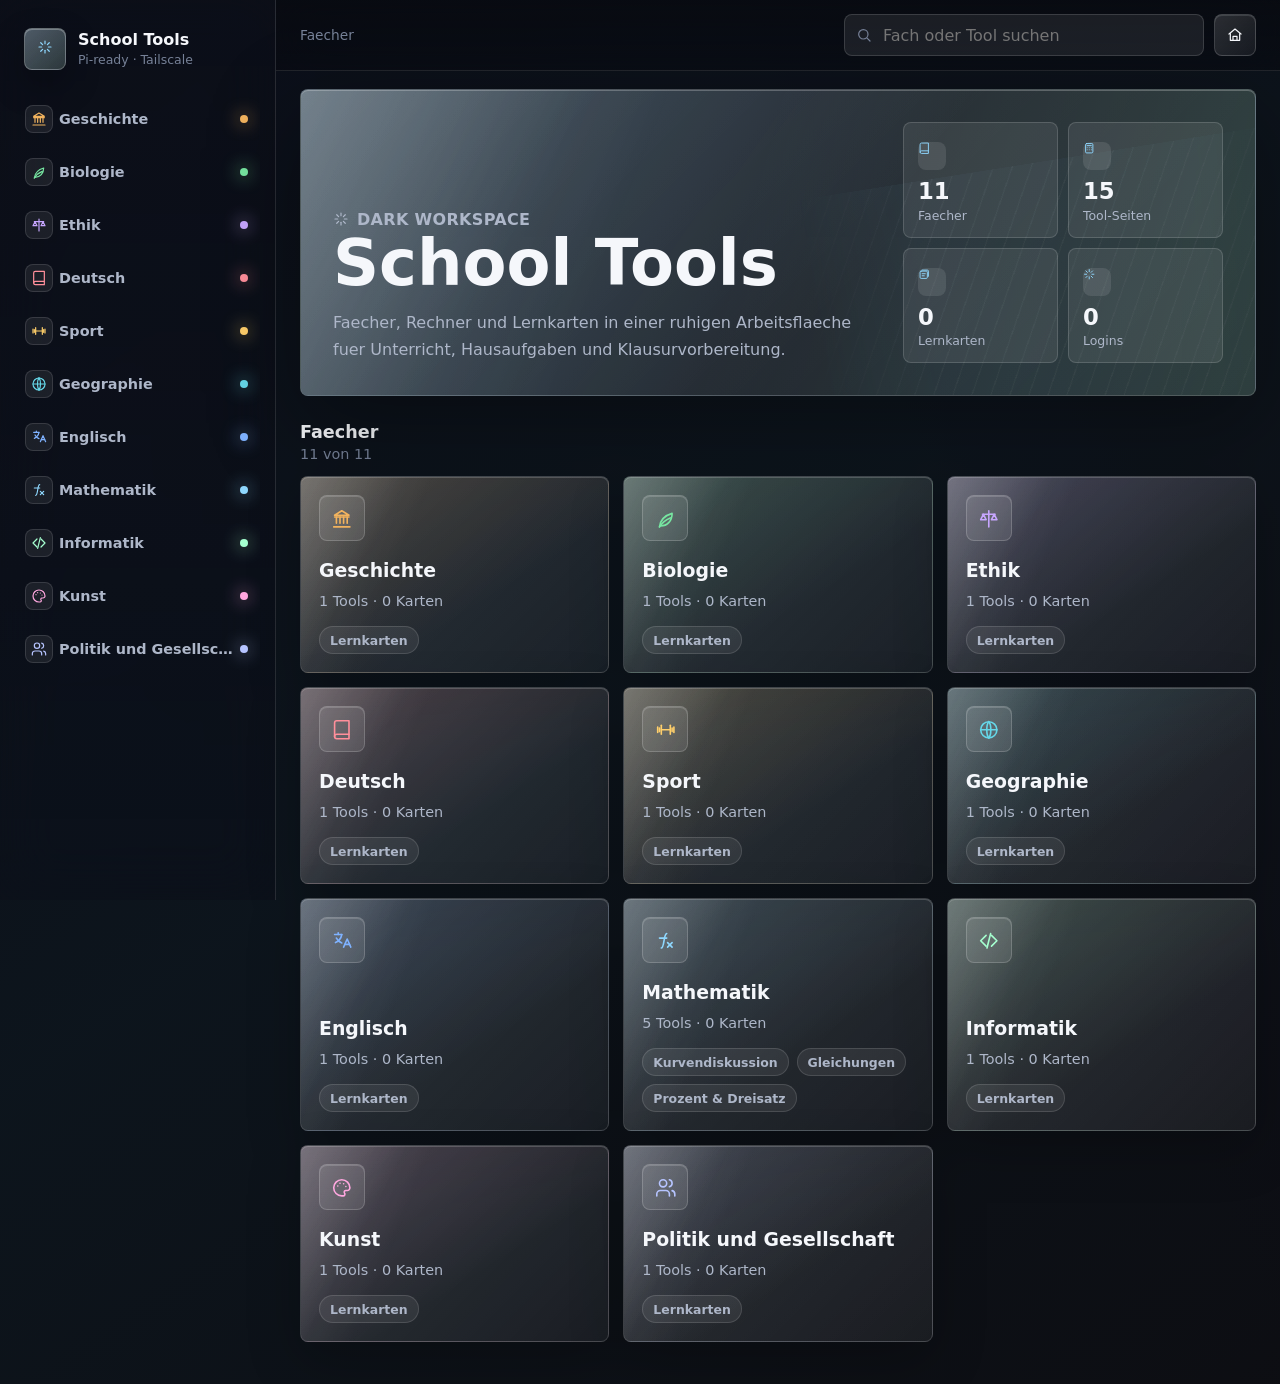
==== index.html @ c3190c91 "Initial version of Tools-App" ====
<!doctype html>
<html lang="de">
  <head>
    <meta charset="utf-8">
    <meta name="viewport" content="width=device-width, initial-scale=1">
    <meta name="theme-color" content="#080a10">
    <title>School Tools</title>
    <link rel="stylesheet" href="styles.css">
  </head>
  <body>
    <div class="ambient" aria-hidden="true"></div>
    <div id="app"></div>
    <script src="app.js" defer></script>
  </body>
</html>
---- styles.css ----
:root {
  color-scheme: dark;
  --bg: #080a10;
  --bg-2: #10141e;
  --text: #f5f7fb;
  --muted: #aeb7c9;
  --muted-2: #768197;
  --line: rgba(255, 255, 255, 0.16);
  --line-strong: rgba(255, 255, 255, 0.26);
  --glass: rgba(255, 255, 255, 0.105);
  --glass-soft: rgba(255, 255, 255, 0.07);
  --glass-strong: rgba(255, 255, 255, 0.18);
  --shadow: 0 28px 90px rgba(0, 0, 0, 0.34);
  --radius: 8px;
  --sidebar: 276px;
  --accent: #8fd8ff;
  --accent-2: #a5ffcf;
  --danger: #ff8f9b;
  --success: #93f2b8;
  --warning: #ffd37a;
  --font: Inter, ui-sans-serif, system-ui, -apple-system, BlinkMacSystemFont, "Segoe UI", sans-serif;
}

* {
  box-sizing: border-box;
}

html {
  min-height: 100%;
  background: var(--bg);
}

body {
  min-height: 100vh;
  margin: 0;
  overflow-x: hidden;
  color: var(--text);
  font-family: var(--font);
  background:
    linear-gradient(145deg, rgba(10, 13, 23, 0.98), rgba(12, 20, 28, 0.98) 48%, rgba(12, 13, 18, 0.98)),
    conic-gradient(from 220deg at 50% -18%, rgba(126, 205, 255, 0.26), rgba(164, 255, 207, 0.12), rgba(255, 204, 111, 0.14), rgba(255, 143, 155, 0.12), rgba(126, 205, 255, 0.22));
}

body::before {
  position: fixed;
  inset: 0;
  z-index: -3;
  content: "";
  background:
    linear-gradient(110deg, rgba(143, 216, 255, 0.16), transparent 34%),
    linear-gradient(250deg, rgba(255, 211, 122, 0.1), transparent 42%),
    linear-gradient(0deg, rgba(165, 255, 207, 0.11), transparent 48%);
  filter: saturate(1.1);
}

.ambient {
  position: fixed;
  inset: -20vh -10vw;
  z-index: -2;
  pointer-events: none;
  background:
    linear-gradient(105deg, transparent 8%, rgba(143, 216, 255, 0.11) 22%, transparent 40%),
    linear-gradient(275deg, transparent 16%, rgba(165, 255, 207, 0.08) 35%, transparent 58%),
    linear-gradient(18deg, transparent 36%, rgba(255, 143, 155, 0.08) 62%, transparent 78%);
  filter: blur(28px);
  opacity: 0.9;
  animation: drift 18s ease-in-out infinite alternate;
}

button,
input,
select,
textarea {
  font: inherit;
}

button,
a {
  -webkit-tap-highlight-color: transparent;
}

a {
  color: inherit;
  text-decoration: none;
}

button {
  border: 0;
  color: inherit;
  cursor: pointer;
}

button:disabled {
  cursor: not-allowed;
  opacity: 0.48;
}

.app-shell {
  display: grid;
  grid-template-columns: var(--sidebar) minmax(0, 1fr);
  min-height: 100vh;
}

.sidebar {
  position: sticky;
  top: 0;
  height: 100vh;
  padding: 18px 14px;
  border-right: 1px solid rgba(255, 255, 255, 0.12);
  background: linear-gradient(180deg, rgba(12, 15, 24, 0.82), rgba(12, 15, 24, 0.58));
  backdrop-filter: blur(28px) saturate(1.25);
}

.brand {
  display: flex;
  align-items: center;
  gap: 12px;
  min-height: 58px;
  padding: 10px 10px 14px;
}

.brand-mark {
  display: grid;
  flex: 0 0 42px;
  width: 42px;
  height: 42px;
  place-items: center;
  border: 1px solid rgba(255, 255, 255, 0.24);
  border-radius: 8px;
  color: var(--accent);
  background:
    linear-gradient(135deg, rgba(255, 255, 255, 0.2), rgba(255, 255, 255, 0.08)),
    linear-gradient(145deg, rgba(143, 216, 255, 0.18), rgba(165, 255, 207, 0.1));
  box-shadow: inset 0 1px 0 rgba(255, 255, 255, 0.28), 0 14px 34px rgba(0, 0, 0, 0.26);
}

.brand h1 {
  margin: 0;
  font-size: 1rem;
  font-weight: 780;
  line-height: 1.1;
}

.brand p {
  margin: 3px 0 0;
  color: var(--muted-2);
  font-size: 0.78rem;
}

.nav-group {
  display: grid;
  gap: 7px;
  margin-top: 12px;
}

.nav-link {
  position: relative;
  display: grid;
  grid-template-columns: 34px minmax(0, 1fr) 10px;
  align-items: center;
  min-height: 46px;
  padding: 6px 10px;
  overflow: hidden;
  border: 1px solid transparent;
  border-radius: 8px;
  color: var(--muted);
  transition: transform 180ms ease, border-color 180ms ease, background 180ms ease, color 180ms ease;
}

.nav-link:hover,
.nav-link.is-active {
  border-color: rgba(255, 255, 255, 0.16);
  color: var(--text);
  background: linear-gradient(135deg, rgba(255, 255, 255, 0.13), rgba(255, 255, 255, 0.055));
}

.nav-link:hover {
  transform: translateX(2px);
}

.nav-link .nav-dot {
  width: 8px;
  height: 8px;
  border-radius: 99px;
  background: var(--subject-color, var(--accent));
  box-shadow: 0 0 18px var(--subject-color, var(--accent));
}

.nav-icon,
.subject-icon,
.tool-icon,
.button-icon,
.metric-icon {
  display: inline-flex;
  align-items: center;
  justify-content: center;
}

.nav-icon svg,
.subject-icon svg,
.tool-icon svg,
.button-icon svg,
.metric-icon svg,
.brand-mark svg {
  width: 1em;
  height: 1em;
  stroke: currentColor;
  stroke-width: 1.8;
  fill: none;
  stroke-linecap: round;
  stroke-linejoin: round;
}

.nav-icon {
  width: 28px;
  height: 28px;
  border: 1px solid rgba(255, 255, 255, 0.12);
  border-radius: 8px;
  color: var(--subject-color, var(--accent));
  background: rgba(255, 255, 255, 0.07);
}

.nav-link span:nth-child(2) {
  overflow: hidden;
  text-overflow: ellipsis;
  white-space: nowrap;
  font-size: 0.9rem;
  font-weight: 650;
}

.main {
  min-width: 0;
  padding: 22px 24px 42px;
}

.topbar {
  position: sticky;
  top: 0;
  z-index: 20;
  display: grid;
  grid-template-columns: minmax(0, 1fr) auto;
  gap: 14px;
  align-items: center;
  min-height: 68px;
  margin: -22px -24px 18px;
  padding: 14px 24px;
  border-bottom: 1px solid rgba(255, 255, 255, 0.1);
  background: linear-gradient(180deg, rgba(8, 10, 16, 0.84), rgba(8, 10, 16, 0.58));
  backdrop-filter: blur(26px) saturate(1.2);
}

.breadcrumbs {
  display: flex;
  flex-wrap: wrap;
  gap: 8px;
  align-items: center;
  min-width: 0;
  color: var(--muted-2);
  font-size: 0.86rem;
}

.breadcrumbs a {
  max-width: 28ch;
  overflow: hidden;
  color: var(--muted);
  text-overflow: ellipsis;
  white-space: nowrap;
}

.breadcrumbs a:hover {
  color: var(--text);
}

.top-actions {
  display: flex;
  gap: 10px;
  align-items: center;
}

.search {
  position: relative;
  width: min(360px, 38vw);
}

.search input {
  width: 100%;
  min-height: 42px;
  padding: 0 14px 0 38px;
  border: 1px solid rgba(255, 255, 255, 0.14);
  border-radius: 8px;
  outline: none;
  color: var(--text);
  background: rgba(255, 255, 255, 0.08);
  transition: border-color 160ms ease, background 160ms ease;
}

.search input:focus {
  border-color: rgba(143, 216, 255, 0.46);
  background: rgba(255, 255, 255, 0.12);
}

.search .button-icon {
  position: absolute;
  top: 50%;
  left: 12px;
  color: var(--muted-2);
  transform: translateY(-50%);
}

.icon-button,
.action-button,
.ghost-button,
.danger-button,
.chip-button {
  display: inline-flex;
  align-items: center;
  justify-content: center;
  min-height: 42px;
  border: 1px solid rgba(255, 255, 255, 0.16);
  border-radius: 8px;
  background: linear-gradient(135deg, rgba(255, 255, 255, 0.14), rgba(255, 255, 255, 0.06));
  box-shadow: inset 0 1px 0 rgba(255, 255, 255, 0.12);
  transition: transform 160ms ease, border-color 160ms ease, background 160ms ease;
}

.icon-button {
  width: 42px;
  padding: 0;
}

.action-button,
.ghost-button,
.danger-button,
.chip-button {
  gap: 9px;
  padding: 0 14px;
  font-weight: 720;
}

.action-button {
  border-color: color-mix(in srgb, var(--accent) 42%, rgba(255, 255, 255, 0.2));
  color: #071014;
  background:
    linear-gradient(135deg, color-mix(in srgb, var(--accent) 88%, white), color-mix(in srgb, var(--accent-2) 72%, white));
}

.ghost-button:hover,
.icon-button:hover,
.chip-button:hover,
.danger-button:hover,
.action-button:hover {
  transform: translateY(-1px);
}

.danger-button {
  color: #ffeef1;
  border-color: rgba(255, 143, 155, 0.32);
  background: rgba(255, 143, 155, 0.1);
}

.chip-button {
  min-height: 34px;
  padding: 0 11px;
  color: var(--muted);
  font-size: 0.84rem;
}

.chip-button.is-active {
  color: #071014;
  background: linear-gradient(135deg, var(--accent), var(--accent-2));
}

.hero {
  position: relative;
  display: grid;
  grid-template-columns: minmax(0, 1fr) auto;
  gap: 22px;
  align-items: end;
  min-height: 232px;
  padding: 32px;
  overflow: hidden;
  border: 1px solid rgba(255, 255, 255, 0.16);
  border-radius: 8px;
  background:
    linear-gradient(135deg, rgba(255, 255, 255, 0.145), rgba(255, 255, 255, 0.055)),
    linear-gradient(125deg, color-mix(in srgb, var(--accent) 24%, transparent), transparent 58%),
    linear-gradient(285deg, color-mix(in srgb, var(--accent-2) 14%, transparent), transparent 54%);
  box-shadow: var(--shadow), inset 0 1px 0 rgba(255, 255, 255, 0.24);
  backdrop-filter: blur(30px) saturate(1.3);
}

.hero::before,
.glass-card::before,
.panel::before {
  position: absolute;
  inset: 0;
  content: "";
  pointer-events: none;
  background:
    linear-gradient(118deg, rgba(255, 255, 255, 0.2), transparent 26%),
    linear-gradient(292deg, transparent 64%, rgba(255, 255, 255, 0.12));
  opacity: 0.8;
}

.hero::after {
  position: absolute;
  right: -10%;
  bottom: -42%;
  width: 56%;
  height: 120%;
  content: "";
  background:
    repeating-linear-gradient(118deg, rgba(255, 255, 255, 0.16) 0 1px, transparent 1px 18px),
    linear-gradient(135deg, color-mix(in srgb, var(--accent) 18%, transparent), transparent);
  mask-image: linear-gradient(90deg, transparent, black 22%, black 74%, transparent);
  opacity: 0.28;
  transform: rotate(-9deg);
}

.hero-content,
.hero-meta {
  position: relative;
  z-index: 1;
}

.eyebrow {
  display: inline-flex;
  align-items: center;
  gap: 8px;
  margin: 0 0 12px;
  color: var(--muted);
  font-size: 0.82rem;
  font-weight: 760;
  letter-spacing: 0.02em;
  text-transform: uppercase;
}

.hero h2,
.page-title {
  margin: 0;
  max-width: 12ch;
  font-size: clamp(2.35rem, 5vw, 5.7rem);
  font-weight: 850;
  letter-spacing: 0;
  line-height: 0.94;
}

.hero p,
.section-lead {
  max-width: 68ch;
  margin: 16px 0 0;
  color: var(--muted);
  font-size: 1rem;
  line-height: 1.7;
}

.hero-meta {
  display: grid;
  grid-template-columns: repeat(2, minmax(118px, 1fr));
  gap: 10px;
  min-width: min(320px, 36vw);
}

.metric {
  min-height: 96px;
  padding: 14px;
  border: 1px solid rgba(255, 255, 255, 0.15);
  border-radius: 8px;
  background: rgba(255, 255, 255, 0.08);
}

.metric .metric-icon {
  width: 28px;
  height: 28px;
  margin-bottom: 10px;
  border-radius: 8px;
  color: var(--accent);
  background: rgba(255, 255, 255, 0.1);
}

.metric strong {
  display: block;
  font-size: 1.42rem;
  line-height: 1;
}

.metric span {
  display: block;
  margin-top: 5px;
  color: var(--muted);
  font-size: 0.78rem;
}

.section {
  margin-top: 26px;
}

.section-header {
  display: flex;
  gap: 12px;
  align-items: end;
  justify-content: space-between;
  margin-bottom: 14px;
}

.section-header h3 {
  margin: 0;
  font-size: 1.1rem;
}

.section-header p {
  margin: 4px 0 0;
  color: var(--muted-2);
  font-size: 0.9rem;
}

.subject-grid,
.tool-grid {
  display: grid;
  grid-template-columns: repeat(auto-fill, minmax(230px, 1fr));
  gap: 14px;
}

.glass-card {
  position: relative;
  min-height: 184px;
  overflow: hidden;
  border: 1px solid rgba(255, 255, 255, 0.15);
  border-radius: 8px;
  background:
    linear-gradient(135deg, rgba(255, 255, 255, 0.145), rgba(255, 255, 255, 0.055)),
    linear-gradient(148deg, color-mix(in srgb, var(--subject-color, var(--accent)) 16%, transparent), transparent 62%);
  box-shadow: 0 18px 54px rgba(0, 0, 0, 0.24), inset 0 1px 0 rgba(255, 255, 255, 0.18);
  transform: translateY(0);
  transition: transform 180ms ease, border-color 180ms ease, background 180ms ease, box-shadow 180ms ease;
  backdrop-filter: blur(26px) saturate(1.25);
}

.glass-card:hover {
  border-color: color-mix(in srgb, var(--subject-color, var(--accent)) 44%, rgba(255, 255, 255, 0.22));
  box-shadow: 0 24px 62px rgba(0, 0, 0, 0.3), 0 0 34px color-mix(in srgb, var(--subject-color, var(--accent)) 22%, transparent);
  transform: translateY(-3px);
}

.subject-card,
.tool-card {
  display: grid;
  align-content: space-between;
  gap: 18px;
  min-height: 190px;
  padding: 18px;
}

.card-top {
  position: relative;
  z-index: 1;
  display: flex;
  align-items: center;
  justify-content: space-between;
  gap: 12px;
}

.subject-icon,
.tool-icon {
  width: 46px;
  height: 46px;
  border: 1px solid rgba(255, 255, 255, 0.18);
  border-radius: 8px;
  color: var(--subject-color, var(--accent));
  font-size: 1.35rem;
  background: rgba(255, 255, 255, 0.09);
  box-shadow: inset 0 1px 0 rgba(255, 255, 255, 0.16);
}

.card-arrow {
  color: var(--muted-2);
  transform: translateX(0);
  transition: transform 160ms ease, color 160ms ease;
}

.glass-card:hover .card-arrow {
  color: var(--text);
  transform: translateX(3px);
}

.card-copy {
  position: relative;
  z-index: 1;
}

.card-copy h3,
.card-copy h4 {
  margin: 0;
  font-size: 1.18rem;
  line-height: 1.2;
}

.card-copy p {
  margin: 8px 0 0;
  color: var(--muted);
  font-size: 0.9rem;
  line-height: 1.55;
}

.card-meta {
  display: flex;
  flex-wrap: wrap;
  gap: 8px;
  margin-top: 14px;
}

.pill {
  display: inline-flex;
  align-items: center;
  min-height: 28px;
  padding: 0 10px;
  border: 1px solid rgba(255, 255, 255, 0.13);
  border-radius: 999px;
  color: var(--muted);
  background: rgba(255, 255, 255, 0.07);
  font-size: 0.78rem;
  font-weight: 690;
}

.tool-layout {
  display: grid;
  grid-template-columns: minmax(320px, 0.92fr) minmax(420px, 1.4fr);
  gap: 16px;
  align-items: start;
}

.single-layout {
  display: grid;
  grid-template-columns: minmax(0, 980px);
  gap: 16px;
}

.panel {
  position: relative;
  overflow: hidden;
  border: 1px solid rgba(255, 255, 255, 0.15);
  border-radius: 8px;
  background: linear-gradient(135deg, rgba(255, 255, 255, 0.13), rgba(255, 255, 255, 0.055));
  box-shadow: 0 20px 58px rgba(0, 0, 0, 0.25), inset 0 1px 0 rgba(255, 255, 255, 0.18);
  backdrop-filter: blur(26px) saturate(1.2);
}

.panel-inner {
  position: relative;
  z-index: 1;
  padding: 18px;
}

.panel h3,
.panel h4 {
  margin: 0 0 12px;
}

.form-grid {
  display: grid;
  gap: 12px;
}

.field {
  display: grid;
  gap: 7px;
}

.field label {
  color: var(--muted);
  font-size: 0.84rem;
  font-weight: 720;
}

.field input,
.field select,
.field textarea {
  width: 100%;
  min-height: 44px;
  padding: 10px 12px;
  border: 1px solid rgba(255, 255, 255, 0.14);
  border-radius: 8px;
  outline: none;
  color: var(--text);
  background: rgba(255, 255, 255, 0.08);
  transition: border-color 160ms ease, background 160ms ease, box-shadow 160ms ease;
}

.field textarea {
  min-height: 92px;
  resize: vertical;
}

.field input:focus,
.field select:focus,
.field textarea:focus {
  border-color: color-mix(in srgb, var(--accent) 56%, rgba(255, 255, 255, 0.2));
  background: rgba(255, 255, 255, 0.12);
  box-shadow: 0 0 0 4px color-mix(in srgb, var(--accent) 14%, transparent);
}

.two-col {
  display: grid;
  grid-template-columns: repeat(2, minmax(0, 1fr));
  gap: 12px;
}

.three-col {
  display: grid;
  grid-template-columns: repeat(3, minmax(0, 1fr));
  gap: 12px;
}

.form-actions,
.segmented,
.tool-actions {
  display: flex;
  flex-wrap: wrap;
  gap: 10px;
  align-items: center;
}

.segmented {
  padding: 5px;
  border: 1px solid rgba(255, 255, 255, 0.13);
  border-radius: 8px;
  background: rgba(255, 255, 255, 0.06);
}

.canvas-wrap {
  position: relative;
  min-height: 420px;
  overflow: hidden;
  border: 1px solid rgba(255, 255, 255, 0.13);
  border-radius: 8px;
  background:
    linear-gradient(135deg, rgba(255, 255, 255, 0.08), rgba(255, 255, 255, 0.035)),
    linear-gradient(180deg, rgba(8, 10, 16, 0.7), rgba(8, 10, 16, 0.28));
}

.graph-canvas {
  display: block;
  width: 100%;
  height: 420px;
}

.result-grid {
  display: grid;
  grid-template-columns: repeat(2, minmax(0, 1fr));
  gap: 12px;
  margin-top: 14px;
}

.result-card,
.mini-card {
  min-height: 96px;
  padding: 14px;
  border: 1px solid rgba(255, 255, 255, 0.12);
  border-radius: 8px;
  background: rgba(255, 255, 255, 0.065);
}

.result-card strong,
.mini-card strong {
  display: block;
  color: var(--text);
  font-size: 0.94rem;
}

.result-card p,
.mini-card p,
.result-card ul {
  margin: 8px 0 0;
  color: var(--muted);
  font-size: 0.88rem;
  line-height: 1.55;
}

.result-card ul {
  padding-left: 18px;
}

.formula {
  overflow-wrap: anywhere;
  color: color-mix(in srgb, var(--accent) 82%, white);
  font-family: "SFMono-Regular", Consolas, "Liberation Mono", monospace;
  font-size: 0.88rem;
}

.status {
  display: flex;
  gap: 10px;
  align-items: center;
  min-height: 42px;
  margin-top: 12px;
  padding: 10px 12px;
  border: 1px solid rgba(255, 255, 255, 0.12);
  border-radius: 8px;
  color: var(--muted);
  background: rgba(255, 255, 255, 0.06);
  font-size: 0.9rem;
}

.status.is-error {
  border-color: rgba(255, 143, 155, 0.3);
  color: #ffd8dd;
  background: rgba(255, 143, 155, 0.09);
}

.list {
  display: grid;
  gap: 10px;
}

.list-row {
  display: grid;
  grid-template-columns: minmax(0, 1fr) auto;
  gap: 12px;
  align-items: center;
  min-height: 66px;
  padding: 12px;
  border: 1px solid rgba(255, 255, 255, 0.12);
  border-radius: 8px;
  background: rgba(255, 255, 255, 0.06);
}

.list-row strong,
.list-row span {
  overflow-wrap: anywhere;
}

.list-row span {
  display: block;
  margin-top: 4px;
  color: var(--muted);
  font-size: 0.9rem;
}

.flashcard-stage {
  display: grid;
  min-height: 240px;
  place-items: center;
  padding: 22px;
  border: 1px solid rgba(255, 255, 255, 0.13);
  border-radius: 8px;
  background:
    linear-gradient(135deg, color-mix(in srgb, var(--accent) 18%, transparent), transparent),
    rgba(255, 255, 255, 0.06);
}

.flashcard {
  width: min(100%, 560px);
  min-height: 180px;
  display: grid;
  place-items: center;
  padding: 28px;
  border: 1px solid rgba(255, 255, 255, 0.16);
  border-radius: 8px;
  text-align: center;
  background: rgba(255, 255, 255, 0.09);
  box-shadow: inset 0 1px 0 rgba(255, 255, 255, 0.18);
}

.flashcard strong {
  display: block;
  max-width: 100%;
  overflow-wrap: anywhere;
  font-size: 1.35rem;
}

.flashcard span {
  display: block;
  margin-top: 12px;
  color: var(--muted);
  overflow-wrap: anywhere;
  line-height: 1.6;
}

.empty-state {
  min-height: 180px;
  display: grid;
  place-items: center;
  padding: 22px;
  border: 1px dashed rgba(255, 255, 255, 0.18);
  border-radius: 8px;
  color: var(--muted);
  text-align: center;
  background: rgba(255, 255, 255, 0.045);
}

.kbd {
  display: inline-flex;
  align-items: center;
  min-height: 24px;
  padding: 0 8px;
  border: 1px solid rgba(255, 255, 255, 0.14);
  border-radius: 6px;
  color: var(--muted);
  background: rgba(255, 255, 255, 0.08);
  font-family: "SFMono-Regular", Consolas, "Liberation Mono", monospace;
  font-size: 0.78rem;
}

.mobile-tabs {
  display: none;
}

.fade-in {
  animation: fadeIn 280ms ease both;
}

@keyframes fadeIn {
  from {
    opacity: 0;
    transform: translateY(7px);
  }
  to {
    opacity: 1;
    transform: translateY(0);
  }
}

@keyframes drift {
  from {
    transform: translate3d(-2%, -1%, 0) scale(1);
  }
  to {
    transform: translate3d(2%, 1%, 0) scale(1.04);
  }
}

@media (prefers-reduced-motion: reduce) {
  *,
  *::before,
  *::after {
    scroll-behavior: auto !important;
    animation-duration: 0.01ms !important;
    animation-iteration-count: 1 !important;
    transition-duration: 0.01ms !important;
  }
}

@media (max-width: 1120px) {
  .app-shell {
    grid-template-columns: 1fr;
  }

  .sidebar {
    display: none;
  }

  .mobile-tabs {
    position: sticky;
    bottom: 0;
    z-index: 25;
    display: flex;
    gap: 8px;
    max-width: calc(100vw - 24px);
    margin: 22px auto 0;
    padding: 8px;
    overflow-x: auto;
    border: 1px solid rgba(255, 255, 255, 0.13);
    border-radius: 8px;
    background: rgba(10, 13, 20, 0.84);
    backdrop-filter: blur(22px) saturate(1.2);
  }

  .mobile-tabs a {
    display: inline-flex;
    flex: 0 0 auto;
    align-items: center;
    gap: 8px;
    min-height: 40px;
    padding: 0 11px;
    border: 1px solid rgba(255, 255, 255, 0.12);
    border-radius: 8px;
    color: var(--muted);
    background: rgba(255, 255, 255, 0.06);
    font-size: 0.86rem;
    font-weight: 700;
  }

  .mobile-tabs a.is-active {
    color: var(--text);
    border-color: rgba(255, 255, 255, 0.22);
    background: rgba(255, 255, 255, 0.12);
  }

  .tool-layout {
    grid-template-columns: 1fr;
  }
}

@media (max-width: 760px) {
  .main {
    padding: 18px 14px 32px;
  }

  .topbar {
    grid-template-columns: 1fr;
    margin: -18px -14px 14px;
    padding: 13px 14px;
  }

  .top-actions {
    justify-content: stretch;
  }

  .search {
    width: 100%;
  }

  .hero {
    grid-template-columns: 1fr;
    min-height: 0;
    padding: 22px;
  }

  .hero h2,
  .page-title {
    max-width: 100%;
    font-size: 2.45rem;
    line-height: 1;
  }

  .hero-meta {
    grid-template-columns: repeat(2, minmax(0, 1fr));
    min-width: 0;
  }

  .subject-grid,
  .tool-grid,
  .result-grid,
  .two-col,
  .three-col {
    grid-template-columns: 1fr;
  }

  .canvas-wrap {
    min-height: 320px;
  }

  .graph-canvas {
    height: 320px;
  }

  .section-header {
    align-items: start;
    flex-direction: column;
  }
}
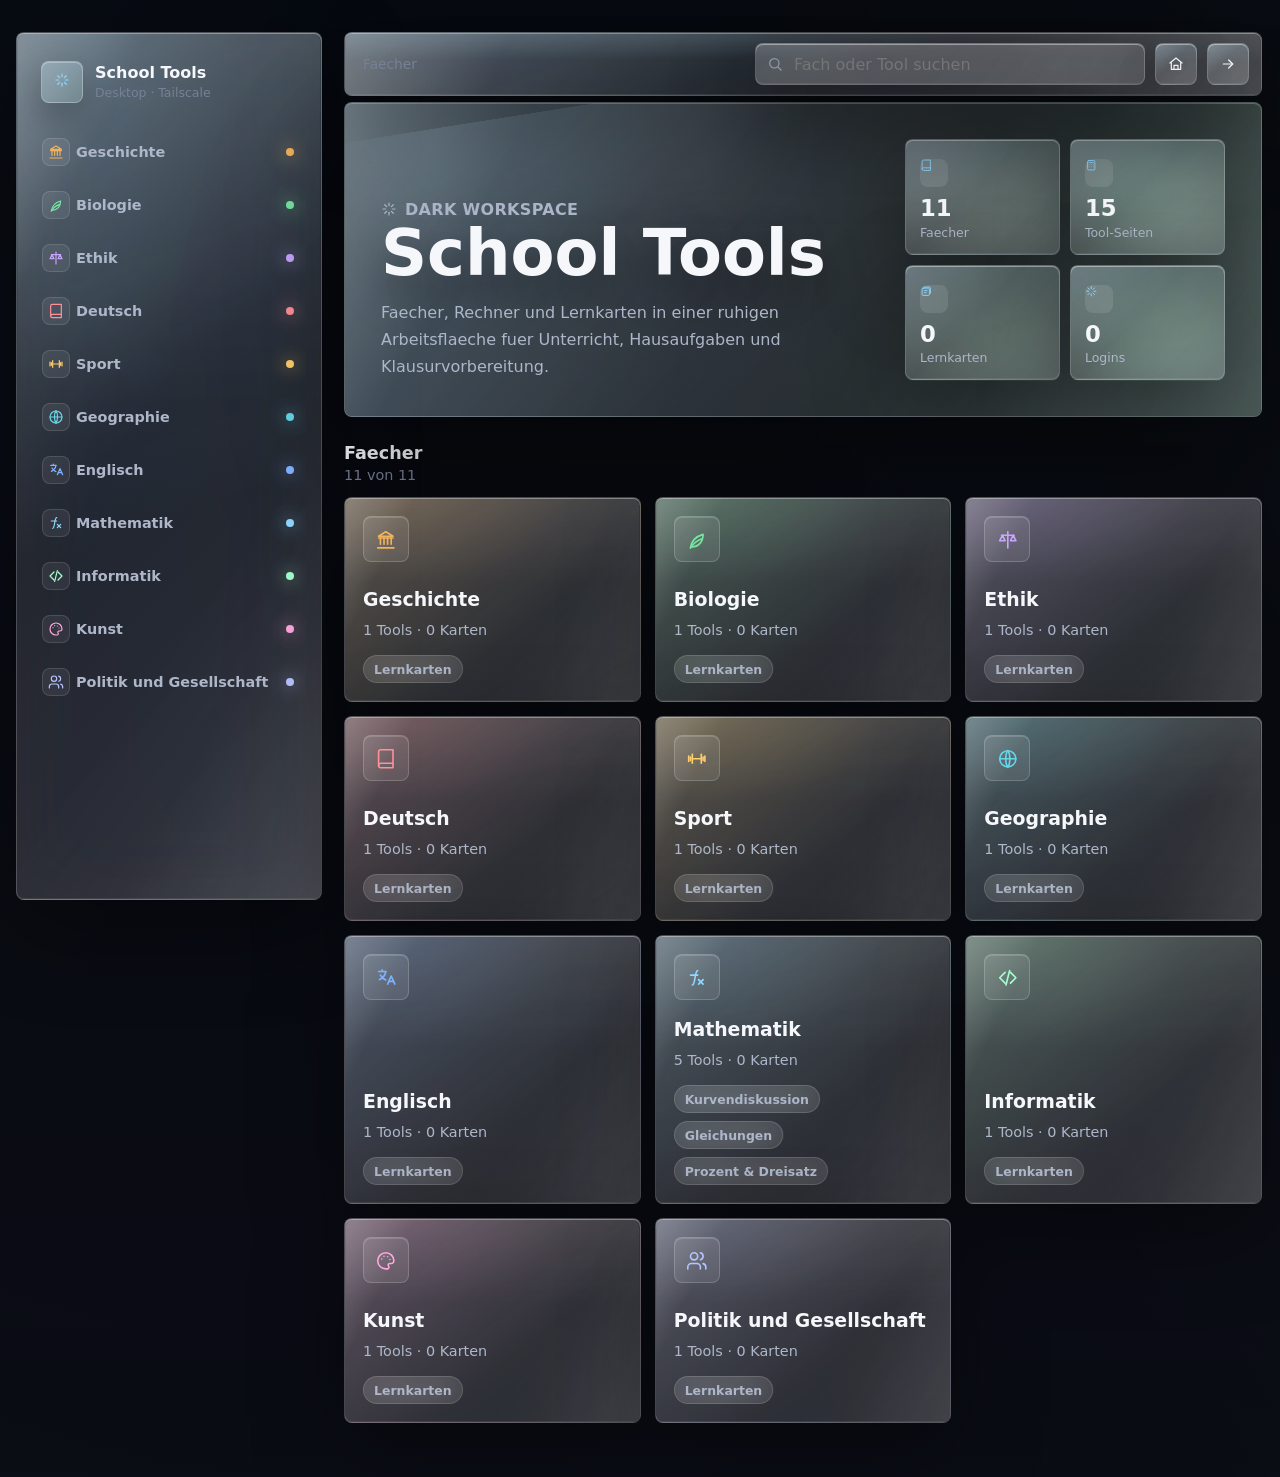
==== commit dd58608a: "Add liquid glass desktop and mobile layouts" ====
--- a/index.html
+++ b/index.html
@@ -5,11 +5,14 @@
     <meta name="viewport" content="width=device-width, initial-scale=1">
     <meta name="theme-color" content="#080a10">
     <title>School Tools</title>
-    <link rel="stylesheet" href="styles.css">
+    <script>
+      (function () {
+        var phone = window.matchMedia("(max-width: 820px), (pointer: coarse) and (max-width: 980px)").matches;
+        window.location.replace((phone ? "mobile.html" : "desktop.html") + (window.location.hash || "#/"));
+      })();
+    </script>
   </head>
   <body>
-    <div class="ambient" aria-hidden="true"></div>
-    <div id="app"></div>
-    <script src="app.js" defer></script>
+    <p><a href="desktop.html#/">Desktop oeffnen</a> &middot; <a href="mobile.html#/">Smartphone oeffnen</a></p>
   </body>
 </html>
